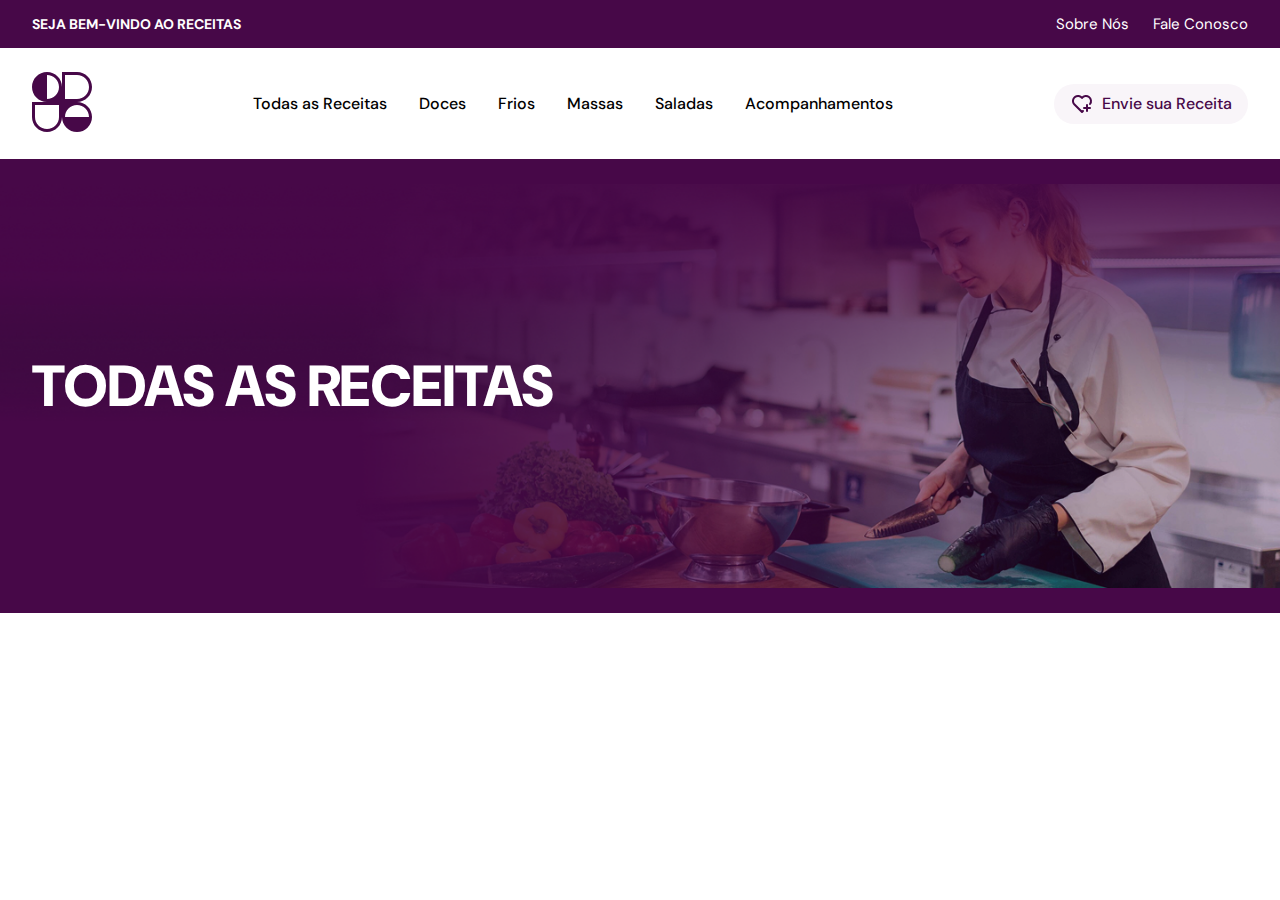
==== receitas/index.html @ 7f183d20 "first commit" ====
<!DOCTYPE html>
<html lang="en">
  <head>
    <meta charset="UTF-8" />
    <meta name="viewport" content="width=device-width, initial-scale=1.0" />
    <title>Todas as Receitas</title>
    <link rel="stylesheet" href="../assets/css/reset.css" />
    <link rel="stylesheet" href="../assets/css/global.css" />
    <link rel="stylesheet" href="../assets/css/header.css" />
    <link rel="stylesheet" href="../assets/css/home.css" />
    <link rel="stylesheet" href="../assets/css/cards.css" />
    <link rel="stylesheet" href="../assets/css/todas_receitas.css">
    <link rel="stylesheet" href="assets/css/footer.css">
    <!-- <link rel="stylesheet" href="assets/css/style.css"> -->
    <link rel="preconnect" href="https://fonts.googleapis.com" />
    <link rel="preconnect" href="https://fonts.gstatic.com" crossorigin />
    <link
      href="https://fonts.googleapis.com/css2?family=DM+Sans:ital,opsz,wght@0,9..40,100..1000;1,9..40,100..1000&display=swap"
      rel="stylesheet"
    />
  </head>
  <body>
    <!-- .pre-header -->
    <div class="pre-header">
      <div class="pre-header__container">
        <p class="pre-header__bemvindo">Seja bem-vindo ao receitas</p>
        <nav class="pre-header__nav">
          <ul class="pre-header__menu">
            <li class="pre-header__menu-item"><a href="#0">Sobre Nós</a></li>
            <li class="pre-header__menu-item"><a href="#0">Fale Conosco</a></li>
          </ul>
        </nav>
      </div>
    </div>
    <!-- .header -->
    <header class="header">
      <div class="header__container">
        <a href="#0" class="header__logo">
          <svg
            width="60"
            height="60"
            viewBox="0 0 60 60"
            fill="none"
            xmlns="http://www.w3.org/2000/svg"
          >
            <g clip-path="url(#clip0_2073_142)">
              <path
                fill-rule="evenodd"
                clip-rule="evenodd"
                d="M15 0C23.2842 0 30 6.71572 30 15V0H45C53.2842 0 60 6.71572 60 15C60 23.2842 53.2842 30 45 30C53.2842 30 60 36.7158 60 45C60 49.1134 58.3442 52.8402 55.6628 55.5501L55.6066 55.6066L55.5568 55.6562C52.8463 58.3414 49.1169 60 45 60C40.9112 60 37.2043 58.3639 34.4985 55.7107C34.4634 55.6763 34.4283 55.6414 34.3933 55.6066C34.3605 55.5738 34.3278 55.5408 34.2952 55.5077C31.6386 52.8013 30 49.092 30 45C30 53.2842 23.2842 60 15 60C6.71572 60 0 53.2842 0 45V30H15C6.71572 30 0 23.2842 0 15C0 6.71572 6.71572 0 15 0ZM27 15C27 21.6275 21.6275 27 15 27V3C21.6275 3 27 8.37258 27 15ZM57 45C57 38.3726 51.6274 33 45 33C38.3726 33 33 38.3726 33 45H57ZM3 33V45C3 51.6274 8.37258 57 15 57C21.6275 57 27 51.6274 27 45V33H3ZM33 27V3H45C51.6274 3 57 8.37258 57 15C57 21.6275 51.6274 27 45 27H33Z"
                fill="#470848"
              />
            </g>
            <defs>
              <clipPath id="clip0_2073_142">
                <rect width="60" height="60" fill="white" />
              </clipPath>
            </defs>
          </svg>
        </a>
        <nav class="header__nav">
          <ul class="header__menu">
            <li class="header__menu-item">
              <a href="#0">Todas as Receitas</a>
            </li>
            <li class="header__menu-item"><a href="#0">Doces</a></li>
            <li class="header__menu-item"><a href="#0">Frios</a></li>
            <li class="header__menu-item"><a href="#0">Massas</a></li>
            <li class="header__menu-item"><a href="#0">Saladas</a></li>
            <li class="header__menu-item"><a href="#0">Acompanhamentos</a></li>
          </ul>
        </nav>
        <a href="#0" class="header__btn">
          <svg
            width="24"
            height="24"
            viewBox="0 0 24 24"
            fill="none"
            xmlns="http://www.w3.org/2000/svg"
          >
            <g clip-path="url(#clip0_2073_153)">
              <path
                d="M13.0001 19.0002L12.0001 20.0002L4.50006 12.5722C4.00536 12.0908 3.6157 11.5122 3.3556 10.8728C3.09551 10.2334 2.97062 9.54713 2.98879 8.85711C3.00697 8.16709 3.16782 7.48831 3.46121 6.86351C3.75461 6.23871 4.17419 5.68143 4.69354 5.22676C5.21289 4.77208 5.82076 4.42987 6.47887 4.22166C7.13697 4.01345 7.83106 3.94376 8.51743 4.01698C9.20379 4.0902 9.86756 4.30473 10.4669 4.64708C11.0663 4.98943 11.5883 5.45218 12.0001 6.00618C12.7952 4.94491 13.9793 4.24298 15.292 4.05478C16.6046 3.86659 17.9383 4.20756 18.9996 5.00268C20.0608 5.7978 20.7628 6.98193 20.951 8.29459C21.1391 9.60726 20.7982 10.9409 20.0031 12.0022"
                stroke="#470848"
                stroke-width="2"
                stroke-linecap="round"
                stroke-linejoin="round"
              />
              <path
                d="M14 16H20"
                stroke="#470848"
                stroke-width="2"
                stroke-linecap="round"
                stroke-linejoin="round"
              />
              <path
                d="M17 13V19"
                stroke="#470848"
                stroke-width="2"
                stroke-linecap="round"
                stroke-linejoin="round"
              />
            </g>
            <defs>
              <clipPath id="clip0_2073_153">
                <rect width="24" height="24" fill="white" />
              </clipPath>
            </defs>
          </svg>
          Envie sua Receita
        </a>
      </div>
    </header>
      <!-- .banner-home -->
      <div class="banner-todasReceitas">
        <div class="banner-todasReceitas__container section-container">
          <h1 class="banner-todasReceitas__titulo">
            Todas as Receitas
          </h1>
        </div>
      </div>
  </body>
</html>
---- assets/css/global.css ----
/*
* Cores
*/
:root {
  --cor-preto: #000000;
  --cor-roxo-fundo: #F9F5F9;
  --cor-roxo-claro: #C086C1;
  --cor-roxo-medio: #7A297B;
  --cor-roxo-escuro: #470848;
  --cor-branco: #ffffff;

  --max-width-header: 1312px;
  --max-width-section: 1216px;
}

/**
 * Global
 */

body {
  font-family: "DM Sans", Arial, sans-serif;
}

a {
  text-decoration: none;
  color: inherit;
}

.titulo-secao {
  color: var(--cor-preto);
  font-size: 40px;
  font-weight: 900;
  line-height: 100%;
  letter-spacing: -0.8px;
  text-transform: uppercase;
}

.section-container {
  width: 100%;
  max-width: var(--max-width-section);
  margin: 0 auto;
  box-sizing: border-box;
}

.section-main {
  width: 100%;
  padding: 96px 32px 128px;
  box-sizing: border-box;
}

.section-main.section-main--lg {
  padding: 128px 0px 128px;
}

.bg-roxo-fundo {
  background-color: var(--cor-roxo-fundo);
}

.btn {
  display: flex;
  padding: 16px 32px;
  justify-content: center;
  align-items: center;
  gap: 16px;
  flex-shrink: 0;
  border-radius: 8px;
  font-size: 16px;
  font-weight: 700;
  line-height: 100%;
  text-transform: uppercase;
  transition: all .2s ease-in-out;
}

.btn--primary {
  background: var(--cor-roxo-medio);
  color: var(--cor-branco);
}

.btn--primary:hover {
  background: var(--cor-roxo-claro);
  color: var(--cor-preto);
}
---- assets/css/header.css ----
/**
 * Pré-Header & Header
 */

.pre-header {
  background-color: var(--cor-roxo-escuro);
  color: var(--cor-branco);
  padding: 16px 32px;
  box-sizing: border-box;
}

.pre-header__container {
  width: 100%;
  max-width: var(--max-width-header);
  margin: 0 auto;
  display: flex;
  justify-content: space-between;
  align-items: center;
}

.pre-header__bemvindo {
  font-size: 14px;
  font-weight: 700;
  text-transform: uppercase;
}

.pre-header__menu {
  list-style: none;
  display: flex;
  gap: 24px;
}

.pre-header__menu-item a {
  font-size: 15px;
  color: var(--cor-branco);
  text-decoration: none;
  transition: all .2s ease-in-out;
}

.pre-header__menu-item a:hover {
  color: var(--cor-roxo-claro);
}

.header {
  padding: 24px 32px;
  box-sizing: border-box;
  background-color: var(--cor-branco);

}

.header__container {
  width: 100%;
  max-width: var(--max-width-header);
  margin: 0 auto;
  display: flex;
  justify-content: space-between;
  align-items: center;
}

.header__menu {
  list-style: none;
  display: flex;
  gap: 32px;
}

.header__menu-item a {
  font-size: 16px;
  color: var(--cor-preto);
  text-decoration: none;
  font-weight: 500;
  transition: all .2s ease-in-out;
}

.header__menu-item a:hover {
  color: var(--cor-roxo-medio);
}

.header__btn {
  display: flex;
  justify-content: center;
  align-items: center;
  gap: 8px;
  border-radius: 50rem;
  background: var(--cor-roxo-fundo);
  padding: 8px 16px;
  color: var(--cor-roxo-escuro);
  font-weight: 500;
  text-decoration: none;
  transition: all .2s ease-in-out;
}

.header__btn:hover {
  background: var(--cor-roxo-claro);
}
---- assets/css/home.css ----
/**
 * Banner Home
 */

.banner-home {
  height: 776px;
  background-image: url("../img/banner-home.png");
  background-color: var(--cor-roxo-escuro);
  background-position: center right;
  background-size: contain;
  background-repeat: no-repeat;
  display: flex;
  align-items: center;
}

.banner-home__container {
  display: flex;
  flex-direction: column;
  align-items: flex-start;
  gap: 32px;
}

.banner-home__titulo {
  max-width: 465px;
  color: var(--cor-branco);
  font-size: 58px;
  font-weight: 900;
  line-height: 90%;
  letter-spacing: -1.16px;
  text-transform: uppercase;
}

.banner-home__titulo>strong {
  color: var(--cor-roxo-claro);
}

.banner-home__btn {
  display: flex;
  padding: 16px 32px;
  justify-content: center;
  align-items: center;
  gap: 16px;
  flex-shrink: 0;
  border-radius: 8px;
  background: var(--cor-roxo-medio);

  color: var(--cor-branco);
  font-size: 16px;
  font-weight: 700;
  line-height: 100%;
  text-transform: uppercase;
  transition: all .2s ease-in-out;
}

.banner-home__btn:hover {
  background: var(--cor-roxo-claro);
  color: var(--cor-preto);
}

/**
* Últimas Receitas & Mais Acessadas
*/
.ultimas-receitas__info,
.mais-acessadas__info {
  display: flex;
  justify-content: space-between;
  align-items: flex-end;
}
---- assets/css/cards.css ----
.container_cards {
  margin-top: 3rem;
  display: flex;
  justify-content: center;
  gap: 2.5rem;
}

.card {
  display: flex;
  flex-direction: column;
  gap: 1.1rem;
  width: 380px;
  height: 325px;
  background: #ffffff;
  -webkit-box-shadow: 0px 5px 12px 0px rgba(78, 79, 85, 0.15);
  -moz-box-shadow: 0px 5px 12px 0px rgba(78, 79, 85, 0.15);
  box-shadow: 0px 5px 12px 0px rgba(78, 79, 85, 0.15);
  border-radius: 8px;
  border-bottom: 5px solid #8f0877;
}

.card img {
  border-radius: 8px 8px 0 0;
  width: 100.5%;
  height: 200px;
  margin-left: -1px;
}

.categoria {
  background: #f4eced;
  width: fit-content;
  padding: 7px;
  color: #470848;
  padding: 0.7rem;
  border-radius: 50px;
  font-size: 12px;
  font-weight: bold;
  margin-left: 1rem;
}

.card h3 {
  color: #0f151f;
  font-weight: bolder;
  margin-left: 1rem;
}

.tela_houver {
  background: #470848;
  width: 380px;
  height: 325px;
  display: flex;
  flex-direction: column;
  justify-content: space-between;
  position: absolute;
  opacity: 0;
  cursor: pointer;
  border-radius: 8px;
  border-bottom: 5px solid #470848;
}

.tela_houver:hover {
  opacity: 1;
}

.tela_houver img {
  opacity: 0.5;
}

.card_hover_title {
  display: flex;
  flex-direction: column;
  gap: 1.1rem;
  padding-top: 1rem;
  opacity: 1;
  height: 79.5%;
}

.tela_houver .card_hover_title h3 {
  color: #ffffff;
}

.seta {
  position: absolute;
  background-color: #c086c1;
  z-index: 1;
  width: 45px;
  height: 45px;
  display: flex;
  justify-content: center;
  align-items: center;
  border-radius: 8px;
  right: 1rem;
  top: 1rem;
}

.seta img {
  width: 60%;
}
---- assets/css/todas_receitas.css ----
.banner-todasReceitas {
  height: 454px;
  background-image: url("../img/todas.png");
  background-color: var(--cor-roxo-escuro);
  background-position: center right;
  background-size: contain;
  background-repeat: no-repeat;
  display: flex;
  align-items: center;
}

.banner-todasReceitas__container {
  display: flex;
  flex-direction: column;
  align-items: flex-start;
  gap: 32px;
}

.banner-todasReceitas__titulo {
  max-width: 784px;
  color: var(--cor-branco);
  font-size: 58px;
  font-weight: 900;
  line-height: 90%;
  letter-spacing: -1.16px;
  text-transform: uppercase;
}
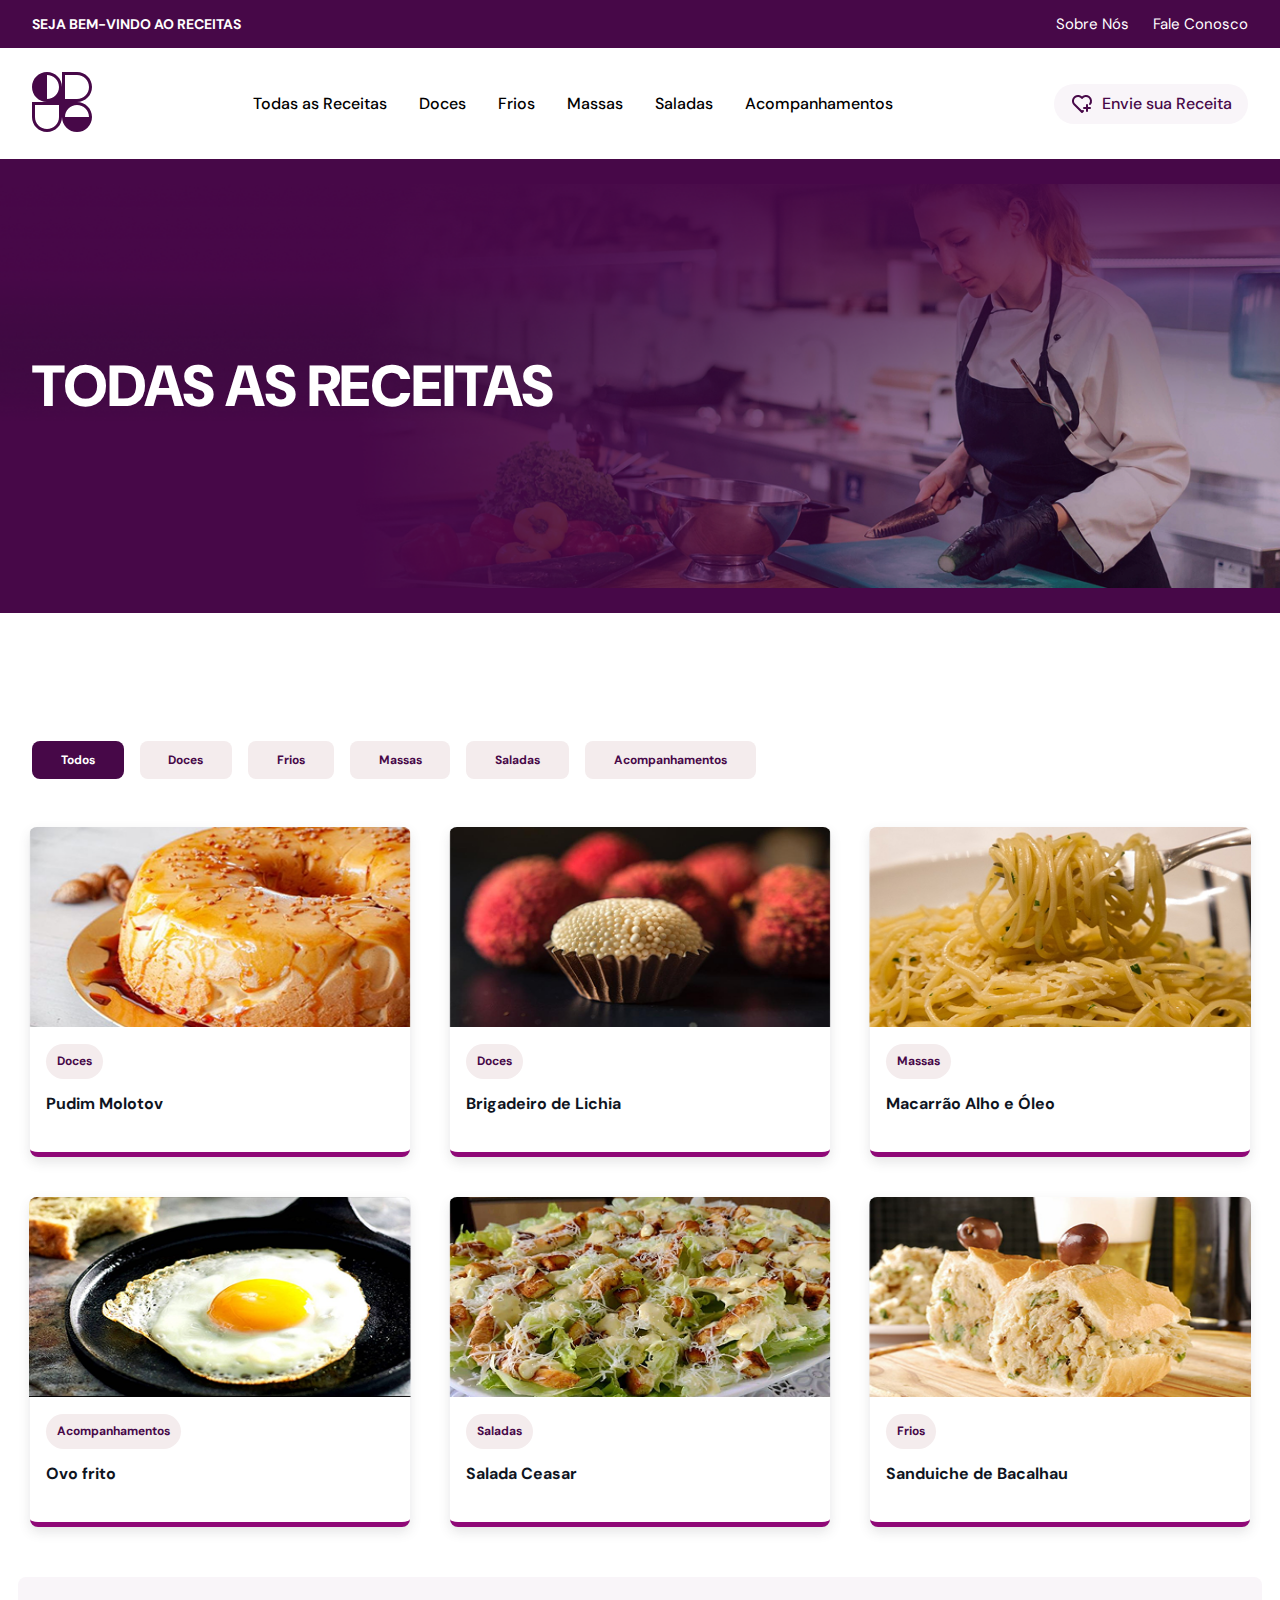
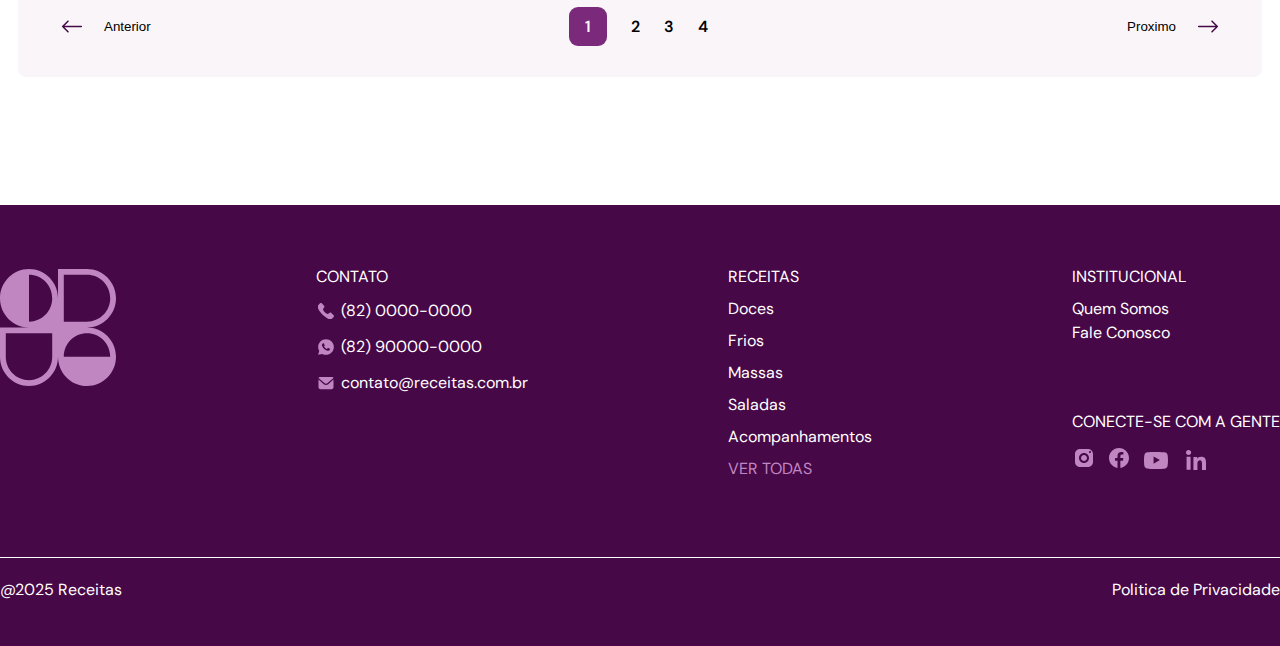
==== commit 5bea19da: "add page todas as receitas" ====
--- a/receitas/index.html
+++ b/receitas/index.html
@@ -9,8 +9,9 @@
     <link rel="stylesheet" href="../assets/css/header.css" />
     <link rel="stylesheet" href="../assets/css/home.css" />
     <link rel="stylesheet" href="../assets/css/cards.css" />
-    <link rel="stylesheet" href="../assets/css/todas_receitas.css">
-    <link rel="stylesheet" href="assets/css/footer.css">
+    <link rel="stylesheet" href="../assets/css/todas_receitas.css" />
+    <link rel="stylesheet" href="../assets/css/footer.css" />
+    <link rel="stylesheet" href="../assets/css/paginacao.css">
     <!-- <link rel="stylesheet" href="assets/css/style.css"> -->
     <link rel="preconnect" href="https://fonts.googleapis.com" />
     <link rel="preconnect" href="https://fonts.gstatic.com" crossorigin />
@@ -35,7 +36,7 @@
     <!-- .header -->
     <header class="header">
       <div class="header__container">
-        <a href="#0" class="header__logo">
+        <a href="../index.html" class="header__logo">
           <svg
             width="60"
             height="60"
@@ -111,13 +112,350 @@
         </a>
       </div>
     </header>
-      <!-- .banner-home -->
-      <div class="banner-todasReceitas">
-        <div class="banner-todasReceitas__container section-container">
-          <h1 class="banner-todasReceitas__titulo">
-            Todas as Receitas
-          </h1>
+    <!-- banner -->
+    <div class="banner-todasReceitas">
+      <div class="banner-todasReceitas__container section-container">
+        <h1 class="banner-todasReceitas__titulo">Todas as Receitas</h1>
+      </div>
+    </div>
+
+    <!-- MAIN -->
+    <main id="main_todasReceitas">
+
+      <div class="ultimas-receitas section-main section-main--lg">
+       
+       
+        <div class="section-container">
+          <div class="TodasReceitas__info">
+
+            <ul>
+              <li><a href="#">Todos</a></li>
+              <li><a href="#">Doces</a></li>
+              <li><a href="#">Frios</a></li>
+              <li><a href="#">Massas</a></li>
+              <li><a href="#">Saladas</a></li>
+              <li><a href="#">Acompanhamentos</a></li>
+            </ul>
+
+          </div>
         </div>
-      </div>
+
+        <!-- CARDS -->
+        <div class="container_cards_todasReceitas">
+
+          <div class="card">
+            <img src="../assets/img/pudim.png" alt="foto do Pudim" />
+            <span class="categoria">Doces</span>
+            <h3>Pudim Molotov</h3>
+
+            <div class="tela_houver">
+              <a href="" class="seta"
+                ><img src="../assets/img/seta-diagonal.svg" alt="seta"
+              /></a>
+              <img src="../assets/img/pudim.png" alt="foto do Pudim" />
+              <div class="card_hover_title">
+                <span class="categoria">Doces</span>
+                <h3>Pudim Molotov</h3>
+              </div>
+            </div>
+          </div>
+
+          <div class="card">
+            <img src="../assets/img/brigadeiro.png" alt="foto do brigadeiro" />
+            <span class="categoria">Doces</span>
+            <h3>Brigadeiro de Lichia</h3>
+
+            <div class="tela_houver">
+              <a href="" class="seta"
+                ><img src="../assets/img/seta-diagonal.svg" alt="seta"
+              /></a>
+              <img src="../assets/img/brigadeiro.png" alt="foto do brigadeiro" />
+              <div class="card_hover_title">
+                <span class="categoria">Doces</span>
+                <h3>Brigadeiro de Lichia</h3>
+              </div>
+            </div>
+          </div>
+
+          <div class="card">
+            <img src="../assets/img/macarrao.png" alt="foto do Macarrão" />
+            <span class="categoria">Massas</span>
+            <h3>Macarrão Alho e Óleo</h3>
+
+            <div class="tela_houver">
+              <a href="" class="seta"
+                ><img src="../assets/img/seta-diagonal.svg" alt="seta"
+              /></a>
+              <img src="../assets/img/macarrao.png" alt="foto do Macarrão" />
+              <div class="card_hover_title">
+                <span class="categoria">Massas</span>
+                <h3>Macarrão Alho e Óleo</h3>
+              </div>
+            </div>
+          </div>
+
+          <div class="card">
+            <img src="../assets/img/ovo.png" alt="foto do ovo frito" />
+            <span class="categoria">Acompanhamentos</span>
+            <h3>Ovo frito</h3>
+  
+            <div class="tela_houver">
+              <a href="" class="seta"
+                ><img src="../assets/img/seta-diagonal.svg" alt="seta"
+              /></a>
+              <img src="../assets/img/ovo.png" alt="foto do ovo frito" />
+              <div class="card_hover_title">
+                <span class="categoria">Acompanhamentos</span>
+                <h3>Pudim Molotov</h3>
+              </div>
+            </div>
+          </div>
+  
+          <div class="card">
+            <img src="../assets/img/salada.png" alt="foto do salada" />
+            <span class="categoria">Saladas</span>
+            <h3>Salada Ceasar</h3>
+  
+            <div class="tela_houver">
+              <a href="" class="seta"
+                ><img src="../assets/img/seta-diagonal.svg" alt="seta"
+              /></a>
+              <img src="../assets/img/salada.png" alt="foto da salada" />
+              <div class="card_hover_title">
+                <span class="categoria">Saladas</span>
+                <h3>Salada Ceasar</h3>
+              </div>
+            </div>
+          </div>
+  
+          <div class="card">
+            <img src="../assets/img/sanduiche.png" alt="foto do sanduiche" />
+            <span class="categoria">Frios</span>
+            <h3>Sanduiche de Bacalhau</h3>
+  
+            <div class="tela_houver">
+              <a href="" class="seta"
+                ><img src="../assets/img/seta-diagonal.svg" alt="seta"
+              /></a>
+              <img src="../assets/img/sanduiche.png" alt="foto do sanduiche" />
+              <div class="card_hover_title">
+                <span class="categoria">Frios</span>
+                <h3>Sanduiche de Bacalhau</h3>
+              </div>
+            </div>
+
+        </div>
+
+      </div>
+
+      <!-- CARDS -->
+       <div class="container_paginacao">
+        <button>
+          <svg width="32" height="33" viewBox="0 0 32 33" fill="none" xmlns="http://www.w3.org/2000/svg">
+            <path d="M25.332 16.5003H6.66536M6.66536 16.5003L11.9987 21.8337M6.66536 16.5003L11.9987 11.167" stroke="#470848" stroke-width="1.5" stroke-linecap="round" stroke-linejoin="round"/>
+            </svg>
+            
+          Anterior
+        </button>
+        <ul>
+          <li>1</li>
+          <li>2</li>
+          <li>3</li>
+          <li>4</li>
+        </ul>
+        <button>
+          Proximo
+          <svg width="32" height="33" viewBox="0 0 32 33" fill="none" xmlns="http://www.w3.org/2000/svg">
+            <path d="M6.66797 16.4997L25.3346 16.4997M25.3346 16.4997L20.0013 11.1663M25.3346 16.4997L20.0013 21.833" stroke="#470848" stroke-width="1.5" stroke-linecap="round" stroke-linejoin="round"/>
+            </svg>
+            
+        </button>
+       </div>
+
+    </main>
+
+    <!-- Footer -->
+    <footer>
+      <div class="container_footer">
+        <a href="../index.html" class="footer__logo">
+          <svg
+            width="116"
+            height="117"
+            viewBox="0 0 116 117"
+            fill="none"
+            xmlns="http://www.w3.org/2000/svg"
+          >
+            <g clip-path="url(#clip0_2206_217)">
+              <path
+                fill-rule="evenodd"
+                clip-rule="evenodd"
+                d="M29 0C45.0161 0 58 13.0957 58 29.25V0H87C103.016 0 116 13.0957 116 29.25C116 45.4042 103.016 58.5 87 58.5C103.016 58.5 116 71.5958 116 87.75C116 95.7712 112.799 103.038 107.615 108.323L107.506 108.433L107.41 108.529C102.17 113.766 94.9593 117 87 117C79.0949 117 71.9284 113.81 66.6971 108.636C66.6292 108.569 66.5614 108.501 66.4938 108.433C66.4303 108.369 66.3671 108.305 66.3042 108.24C61.168 102.963 58 95.7294 58 87.75C58 103.904 45.0161 117 29 117C12.9837 117 0 103.904 0 87.75V58.5H29C12.9837 58.5 0 45.4042 0 29.25C0 13.0957 12.9837 0 29 0ZM52.2 29.25C52.2 42.1735 41.8131 52.65 29 52.65V5.85C41.8131 5.85 52.2 16.3265 52.2 29.25ZM110.2 87.75C110.2 74.8265 99.8131 64.35 87 64.35C74.1869 64.35 63.8 74.8265 63.8 87.75H110.2ZM5.8 64.35V87.75C5.8 100.674 16.187 111.15 29 111.15C41.8131 111.15 52.2 100.674 52.2 87.75V64.35H5.8ZM63.8 52.65V5.85H87C99.8131 5.85 110.2 16.3265 110.2 29.25C110.2 42.1735 99.8131 52.65 87 52.65H63.8Z"
+                fill="#C086C1"
+              />
+            </g>
+            <defs>
+              <clipPath id="clip0_2206_217">
+                <rect width="116" height="117" fill="white" />
+              </clipPath>
+            </defs>
+          </svg>
+        </a>
+
+        <div class="contato_footer">
+          <h4>Contato</h4>
+          <ul>
+            <li>
+              <svg
+                width="20"
+                height="20"
+                viewBox="0 0 20 20"
+                fill="none"
+                xmlns="http://www.w3.org/2000/svg"
+              >
+                <path
+                  d="M6.39763 13.6024C3.59884 10.8036 2.38337 8.23764 2.07944 7.52471C2.02444 7.39568 2 7.25748 2 7.11721V4.9102C2 4.59575 2.12491 4.29417 2.34726 4.07182L4.07183 2.34726C4.53484 1.88425 5.28555 1.88425 5.74857 2.34726L8.10316 4.70185C8.50279 5.10149 8.56479 5.72765 8.25129 6.1979L7.23199 7.72686C6.99598 8.08087 6.96695 8.53393 7.17502 8.90506C7.5406 9.5571 8.16553 10.5846 8.79046 11.2095C9.41538 11.8345 10.4429 12.4594 11.0949 12.825C11.4661 13.0331 11.9191 13.004 12.2731 12.768L13.8021 11.7487C14.2724 11.4352 14.8985 11.4972 15.2981 11.8968L17.6527 14.2514C18.1158 14.7145 18.1158 15.4652 17.6527 15.9282L15.9282 17.6527C15.7058 17.8751 15.4043 18 15.0898 18H12.8828C12.7425 18 12.6043 17.9756 12.4753 17.9206C11.7624 17.6166 9.19642 16.4012 6.39763 13.6024Z"
+                  fill="#C086C1"
+                />
+              </svg>
+              <p>(82) 0000-0000</p>
+            </li>
+            <li>
+              <svg
+                width="20"
+                height="20"
+                viewBox="0 0 20 20"
+                fill="none"
+                xmlns="http://www.w3.org/2000/svg"
+              >
+                <path
+                  d="M15.5609 4.44315C14.079 2.96051 12.1083 2.14336 10.0088 2.14258C5.6824 2.14258 2.16144 5.66179 2.15986 9.98794C2.15908 11.3708 2.52053 12.7206 3.20727 13.9102L2.14258 17.8569L6.25443 16.8849C7.40084 17.5104 8.69105 17.8396 10.0048 17.8404H10.008C14.3335 17.8404 17.8545 14.3204 17.8569 9.99501C17.8584 7.89794 17.0428 5.92658 15.5609 4.44315ZM13.8487 12.7922C13.6853 13.2502 12.8846 13.6918 12.5247 13.724C12.1649 13.757 11.8278 13.8866 10.1714 13.2337C8.17795 12.448 6.91917 10.4044 6.82174 10.2739C6.72352 10.1427 6.02106 9.21086 6.02106 8.24601C6.02106 7.28115 6.52787 6.80658 6.70781 6.61094C6.88774 6.41451 7.0999 6.36579 7.23112 6.36579C7.36155 6.36579 7.49277 6.36579 7.60671 6.37051C7.74657 6.37601 7.90136 6.38308 8.0483 6.70915C8.22274 7.09729 8.60383 8.06686 8.65254 8.16508C8.70126 8.26329 8.73426 8.37801 8.66905 8.50844C8.60383 8.63886 8.57083 8.72058 8.47339 8.83529C8.37517 8.95001 8.26753 9.09065 8.17952 9.17865C8.0813 9.27608 7.97915 9.38294 8.09309 9.57858C8.20781 9.77501 8.60069 10.4169 9.18371 10.9363C9.93332 11.6042 10.5643 11.8108 10.7607 11.9098C10.9572 12.008 11.0711 11.9915 11.1858 11.8603C11.3005 11.7299 11.6761 11.2883 11.8066 11.0919C11.937 10.8954 12.0682 10.9284 12.2482 10.9937C12.4281 11.0589 13.3922 11.5334 13.5879 11.6316C13.7843 11.7299 13.9147 11.7786 13.9635 11.8603C14.0122 11.9412 14.0122 12.3341 13.8487 12.7922Z"
+                  fill="#C086C1"
+                />
+              </svg>
+              <p>(82) 90000-0000</p>
+            </li>
+            <li>
+              <svg
+                width="20"
+                height="20"
+                viewBox="0 0 20 20"
+                fill="none"
+                xmlns="http://www.w3.org/2000/svg"
+              >
+                <path
+                  d="M8.6491 10.284C9.00788 10.589 9.49362 10.7603 10 10.7603C10.5064 10.7603 10.9921 10.589 11.3509 10.284L17.5 5.03505C17.3584 4.73292 17.1142 4.47387 16.7987 4.29124C16.4831 4.1086 16.1108 4.01074 15.7296 4.01025H4.27044C3.8892 4.01074 3.51686 4.1086 3.20135 4.29124C2.88583 4.47387 2.64156 4.73292 2.5 5.03505L8.6491 10.284Z"
+                  fill="#C086C1"
+                />
+                <path
+                  d="M12.21 11.2462C11.6234 11.7582 10.8286 12.0457 10 12.0457C9.17141 12.0457 8.37664 11.7582 7.79 11.2462L2.5 6.61963V14.3149C2.5 15.3505 3.33947 16.1899 4.375 16.1899H15.625C16.6605 16.1899 17.5 15.3505 17.5 14.3149V6.61963L12.21 11.2462Z"
+                  fill="#C086C1"
+                />
+              </svg>
+              <p>contato@receitas.com.br</p>
+            </li>
+          </ul>
+        </div>
+
+        <div class="receitas_footer">
+          <h4>Receitas</h4>
+          <ul>
+            <li><a href="#">Doces</a></li>
+            <li><a href="#">Frios</a></li>
+            <li><a href="#">Massas</a></li>
+            <li><a href="#">Saladas</a></li>
+            <li><a href="#">Acompanhamentos</a></li>
+            <li><a href="../receitas/index.html">Ver Todas</a></li>
+          </ul>
+        </div>
+
+        <div class="institucional-ConecteSe">
+          <div class="institucional">
+            <h4>Institucional</h4>
+            <ul>
+              <li><a href="#">Quem Somos</a></li>
+              <li><a href="#">Fale Conosco</a></li>
+            </ul>
+          </div>
+
+          <div class="ConecteSe">
+            <h4>Conecte-se com a gente</h4>
+            <ul>
+              <li>
+                <a href="#"
+                  ><svg
+                    width="24"
+                    height="24"
+                    viewBox="0 0 24 24"
+                    fill="none"
+                    xmlns="http://www.w3.org/2000/svg"
+                  >
+                    <path
+                      d="M8 3C5.239 3 3 5.239 3 8V16C3 18.761 5.239 21 8 21H16C18.761 21 21 18.761 21 16V8C21 5.239 18.761 3 16 3H8ZM18 5C18.552 5 19 5.448 19 6C19 6.552 18.552 7 18 7C17.448 7 17 6.552 17 6C17 5.448 17.448 5 18 5ZM12 7C14.761 7 17 9.239 17 12C17 14.761 14.761 17 12 17C9.239 17 7 14.761 7 12C7 9.239 9.239 7 12 7ZM12 9C11.2044 9 10.4413 9.31607 9.87868 9.87868C9.31607 10.4413 9 11.2044 9 12C9 12.7956 9.31607 13.5587 9.87868 14.1213C10.4413 14.6839 11.2044 15 12 15C12.7956 15 13.5587 14.6839 14.1213 14.1213C14.6839 13.5587 15 12.7956 15 12C15 11.2044 14.6839 10.4413 14.1213 9.87868C13.5587 9.31607 12.7956 9 12 9Z"
+                      fill="#C086C1"
+                    />
+                  </svg>
+                </a>
+              </li>
+              <li>
+                <a href="#"
+                  ><svg
+                    width="24"
+                    height="24"
+                    viewBox="0 0 24 24"
+                    fill="none"
+                    xmlns="http://www.w3.org/2000/svg"
+                  >
+                    <path
+                      d="M12 2C6.477 2 2 6.477 2 12C2 17.013 5.693 21.153 10.505 21.876V14.65H8.031V12.021H10.505V10.272C10.505 7.376 11.916 6.105 14.323 6.105C15.476 6.105 16.085 6.19 16.374 6.229V8.523H14.732C13.71 8.523 13.353 9.492 13.353 10.584V12.021H16.348L15.942 14.65H13.354V21.897C18.235 21.236 22 17.062 22 12C22 6.477 17.523 2 12 2Z"
+                      fill="#C086C1"
+                    />
+                  </svg>
+                </a>
+              </li>
+              <li>
+                <a href="#"
+                  ><svg
+                    width="28"
+                    height="28"
+                    viewBox="0 0 28 28"
+                    fill="none"
+                    xmlns="http://www.w3.org/2000/svg"
+                  >
+                    <path
+                      fill-rule="evenodd"
+                      clip-rule="evenodd"
+                      d="M23.3904 6.52C24.4184 6.8 25.2289 7.62 25.5057 8.66C26.0197 10.56 25.9999 14.52 25.9999 14.52C25.9999 14.52 25.9999 18.46 25.5057 20.36C25.2289 21.4 24.4184 22.22 23.3904 22.5C21.5123 23 14 23 14 23C14 23 6.5074 23 4.60954 22.48C3.58154 22.2 2.771 21.38 2.49423 20.34C2 18.46 2 14.5 2 14.5C2 14.5 2 10.56 2.49423 8.66C2.771 7.62 3.60131 6.78 4.60954 6.5C6.48763 6 14 6 14 6C14 6 21.5123 6 23.3904 6.52ZM17.855 14.0953L11.6079 17.7353V10.4553L17.855 14.0953Z"
+                      fill="#C086C1"
+                    />
+                  </svg>
+                </a>
+              </li>
+              <li>
+                <a href="#"
+                  ><svg
+                    width="28"
+                    height="28"
+                    viewBox="0 0 28 28"
+                    fill="none"
+                    xmlns="http://www.w3.org/2000/svg"
+                  >
+                    <path
+                      fill-rule="evenodd"
+                      clip-rule="evenodd"
+                      d="M11.429 10.969H15.143V12.819C15.678 11.755 17.05 10.799 19.111 10.799C23.062 10.799 24 12.917 24 16.803V24H20V17.688C20 15.475 19.465 14.227 18.103 14.227C16.214 14.227 15.429 15.572 15.429 17.687V24H11.429V10.969ZM4.57 23.83H8.57V10.799H4.57V23.83ZM9.143 6.55C9.14315 6.88528 9.07666 7.21724 8.94739 7.52659C8.81812 7.83594 8.62865 8.11651 8.39 8.352C7.9064 8.83262 7.25181 9.10165 6.57 9.1C5.88939 9.09954 5.23631 8.8312 4.752 8.353C4.51421 8.11671 4.32539 7.83582 4.19634 7.52643C4.0673 7.21704 4.00058 6.88522 4 6.55C4 5.873 4.27 5.225 4.753 4.747C5.23689 4.26816 5.89024 3.9997 6.571 4C7.253 4 7.907 4.269 8.39 4.747C8.872 5.225 9.143 5.873 9.143 6.55Z"
+                      fill="#C086C1"
+                    />
+                  </svg>
+                </a>
+              </li>
+            </ul>
+          </div>
+        </div>
+      </div>
+      <div class="copyWrite">
+        <span>@2025 Receitas</span>
+        <span>Politica de Privacidade</span>
+      </div>
+    </footer>
   </body>
 </html>
--- a/assets/css/home.css
+++ b/assets/css/home.css
@@ -61,7 +61,7 @@
 * Últimas Receitas & Mais Acessadas
 */
 .ultimas-receitas__info,
-.mais-acessadas__info {
+.mais-acessadas__info,.TodasReceitas__info {
   display: flex;
   justify-content: space-between;
   align-items: flex-end;
--- a/assets/css/cards.css
+++ b/assets/css/cards.css
@@ -96,3 +96,14 @@
 .seta img {
   width: 60%;
 }
+
+
+.container_cards_todasReceitas{
+  margin: 0px auto;
+  width: 1280px;
+  margin-top: 3rem;
+  display: flex;
+  justify-content: center;
+  gap: 2.5rem;
+  flex-wrap: wrap;
+}--- a/assets/css/todas_receitas.css
+++ b/assets/css/todas_receitas.css
@@ -26,3 +26,22 @@
   text-transform: uppercase;
 }
 
+.TodasReceitas__info ul{
+  display: flex;
+  gap: 1rem;
+}
+
+.TodasReceitas__info ul li{
+  background: #f4eced;
+  color: #470848;
+  width: fit-content;
+  padding: 0.8rem 1.8rem;
+  border-radius: 8px;
+  font-size: 12px;
+  font-weight: bold;
+}
+
+.TodasReceitas__info ul li:nth-child(1){
+  background: #470848;
+  color: #ffffff;
+}--- a/assets/css/footer.css
+++ b/assets/css/footer.css
@@ -0,0 +1,82 @@
+footer{
+    background: var(--cor-roxo-escuro);
+    display: flex;
+    flex-direction: column;;
+    align-items: center;
+    padding: 48px 0px;
+    gap: 5rem;
+    color: #FFFFFF;
+    font-size: 16px;
+}
+
+
+footer h4{
+    text-transform: uppercase;
+}
+
+.container_footer{
+    display: flex;
+    justify-content: space-between;
+    margin-top: 1rem;
+    min-width: 1280px;
+
+}
+
+.contato_footer, .receitas_footer{
+    display: flex;
+    flex-direction: column;
+    gap: 1rem;
+}
+
+.contato_footer ul, .receitas_footer ul{
+    display: flex;
+    flex-direction: column;
+    gap: 1rem;
+}
+
+.contato_footer ul li{
+    display: flex;
+    align-items: center;
+    gap: 0.3rem;
+}
+
+.receitas_footer ul li:last-child a{
+   color: var(--cor-roxo-claro);
+   text-transform: uppercase;
+}
+
+
+
+.institucional-ConecteSe{
+    display: flex;
+    flex-direction: column;
+    justify-content: space-between;
+}
+
+.institucional, .ConecteSe{
+    display: flex;
+    flex-direction: column;
+    gap: 1rem;
+}
+
+.institucional ul{
+    display: flex;
+    flex-direction: column;
+    gap: 0.5rem;
+
+} 
+
+.ConecteSe ul{
+    display: flex;
+    gap: 0.7rem;
+
+}
+
+.copyWrite{
+    display: flex;
+    justify-content: space-between;
+    align-items: center;
+    border-top: 1px solid #FFFFFF;
+    padding-top: 1.5rem;
+    min-width: 1280px;
+}--- a/assets/css/paginacao.css
+++ b/assets/css/paginacao.css
@@ -0,0 +1,36 @@
+.container_paginacao{
+    background: #F9F5F9;
+    display: flex;
+    justify-content: space-between;
+    align-items: center;
+    height: 100px;
+    width: 1180px;
+    margin-top: 50px;
+    margin-inline: auto;
+    border-radius: 8px;
+    padding-inline: 2rem;
+
+}
+
+.container_paginacao button{
+    display: flex;
+    align-items: center;
+    gap: 1rem;
+    background: none;
+    border: none;
+}
+
+.container_paginacao ul{
+    display: flex;
+    align-items: center;
+    gap: 1.5rem;
+    font-weight: 600;
+}
+
+.container_paginacao ul li:nth-child(1){
+    background: #7A297B;
+    color: #F9F5F9;
+    padding: 0.7rem 1rem;
+    border-radius: 9px;
+  
+}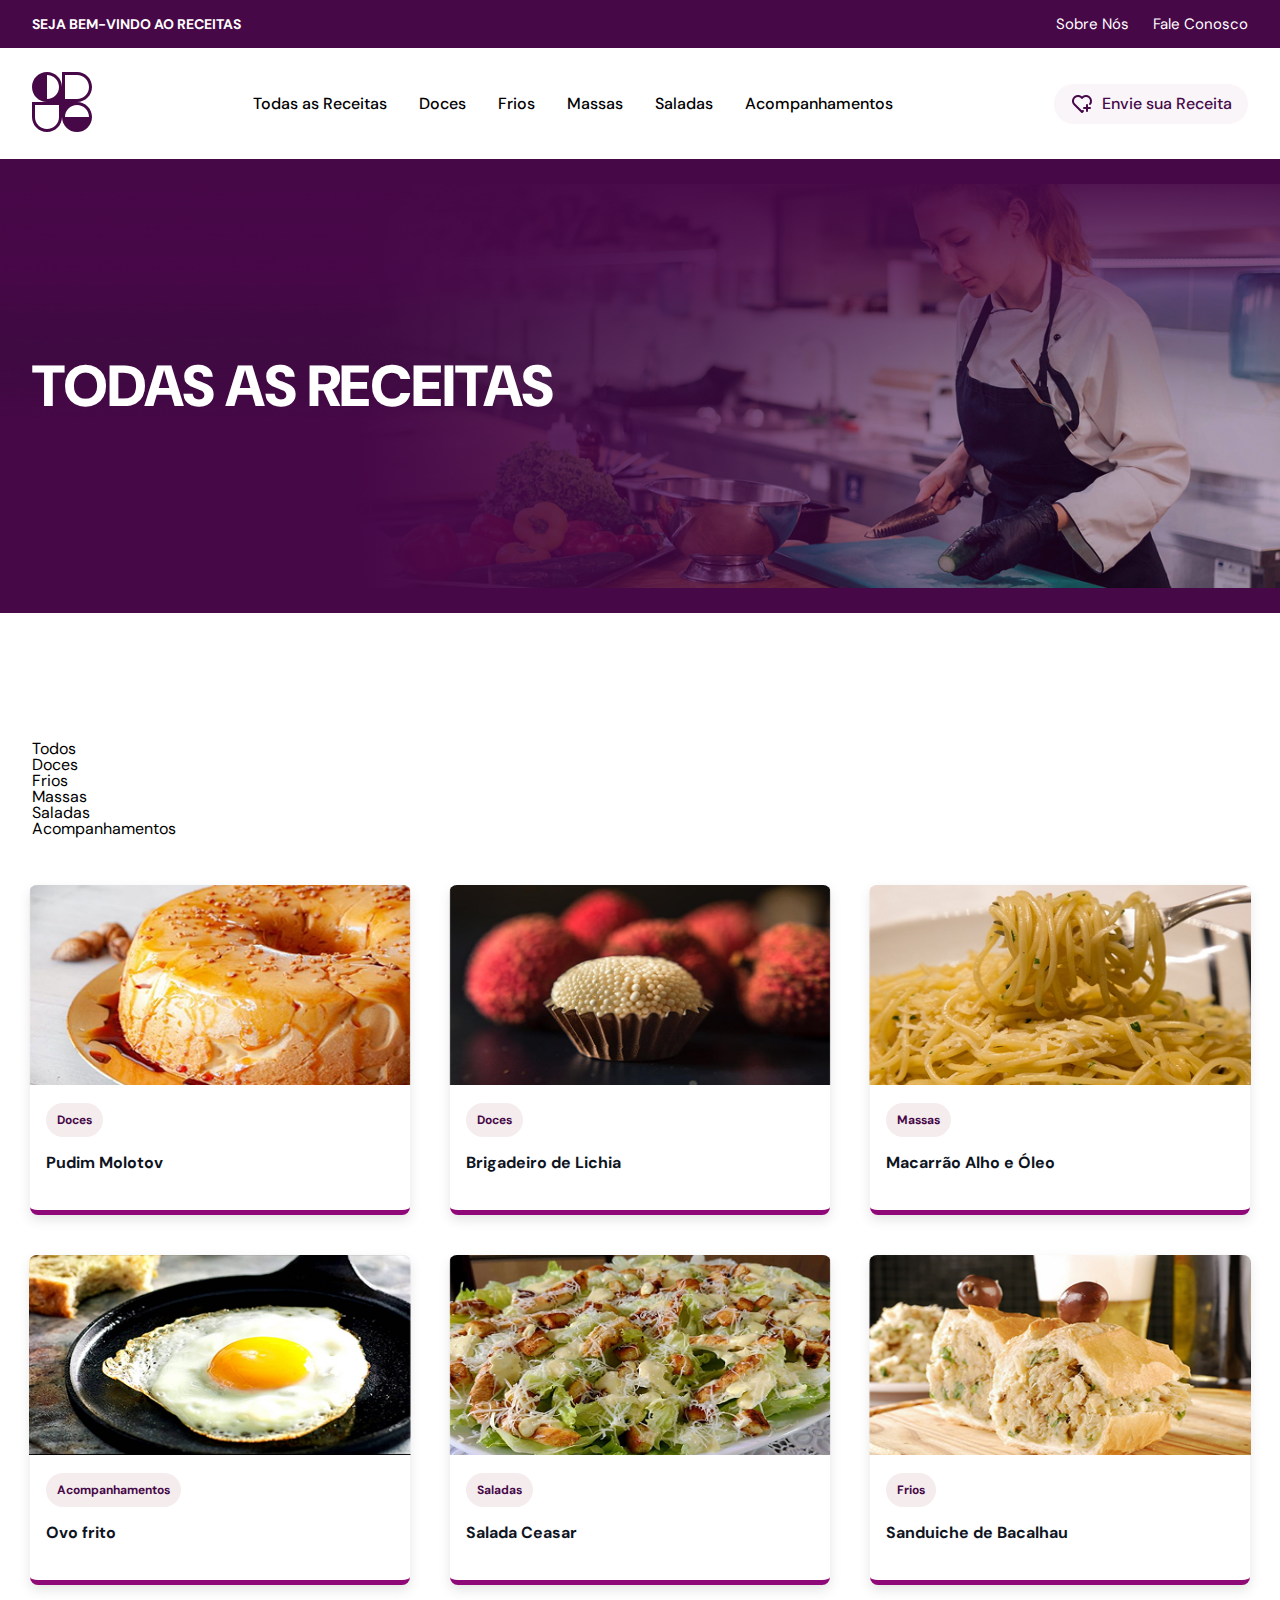
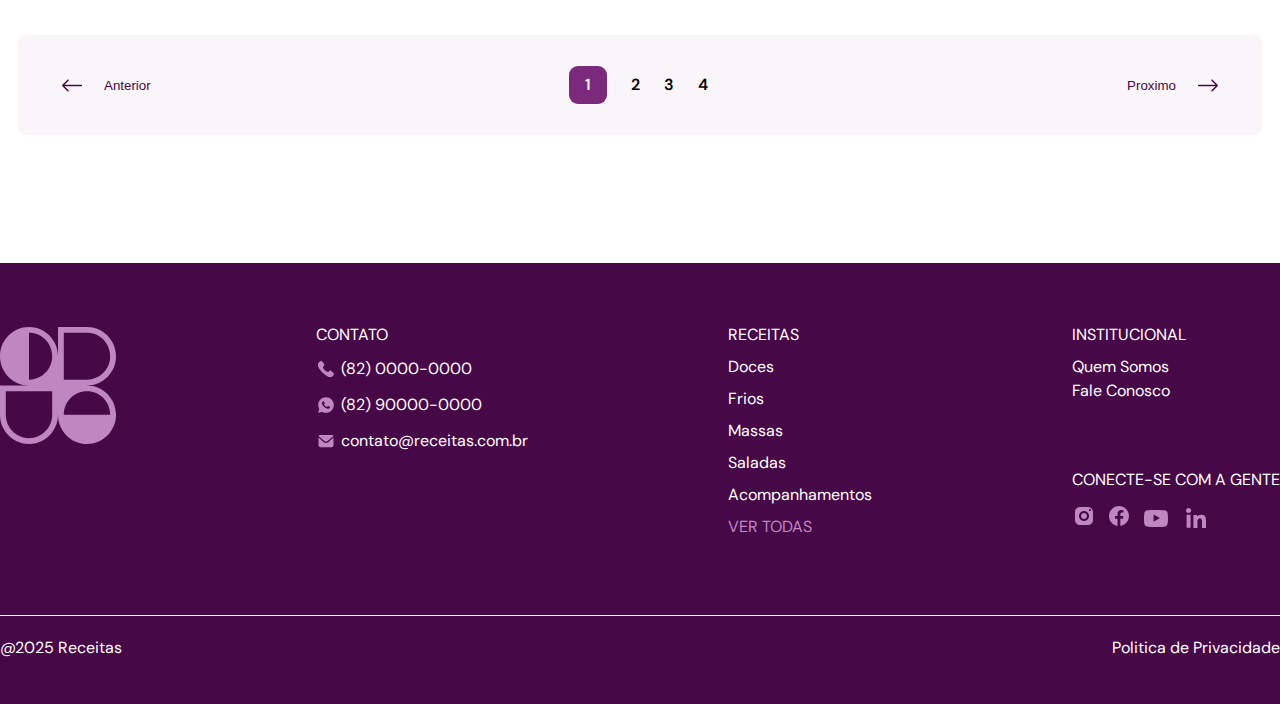
==== commit e2a52503: "add page doce" ====
--- a/receitas/index.html
+++ b/receitas/index.html
@@ -7,7 +7,6 @@
     <link rel="stylesheet" href="../assets/css/reset.css" />
     <link rel="stylesheet" href="../assets/css/global.css" />
     <link rel="stylesheet" href="../assets/css/header.css" />
-    <link rel="stylesheet" href="../assets/css/home.css" />
     <link rel="stylesheet" href="../assets/css/cards.css" />
     <link rel="stylesheet" href="../assets/css/todas_receitas.css" />
     <link rel="stylesheet" href="../assets/css/footer.css" />
@@ -62,9 +61,9 @@
         <nav class="header__nav">
           <ul class="header__menu">
             <li class="header__menu-item">
-              <a href="#0">Todas as Receitas</a>
+              <a href="../index.html">Todas as Receitas</a>
             </li>
-            <li class="header__menu-item"><a href="#0">Doces</a></li>
+            <li class="header__menu-item"><a href="./doces.html">Doces</a></li>
             <li class="header__menu-item"><a href="#0">Frios</a></li>
             <li class="header__menu-item"><a href="#0">Massas</a></li>
             <li class="header__menu-item"><a href="#0">Saladas</a></li>
@@ -126,11 +125,10 @@
        
        
         <div class="section-container">
-          <div class="TodasReceitas__info">
-
+          <div class="categorias_paginacao-todasAsReceitas">
             <ul>
-              <li><a href="#">Todos</a></li>
-              <li><a href="#">Doces</a></li>
+              <li><a href="./index.html">Todos</a></li>
+              <li><a href="./doces.html">Doces</a></li>
               <li><a href="#">Frios</a></li>
               <li><a href="#">Massas</a></li>
               <li><a href="#">Saladas</a></li>
--- a/assets/css/paginacao.css
+++ b/assets/css/paginacao.css
@@ -18,6 +18,8 @@
     gap: 1rem;
     background: none;
     border: none;
+    color: #470848;
+    font-weight: 500;
 }
 
 .container_paginacao ul{
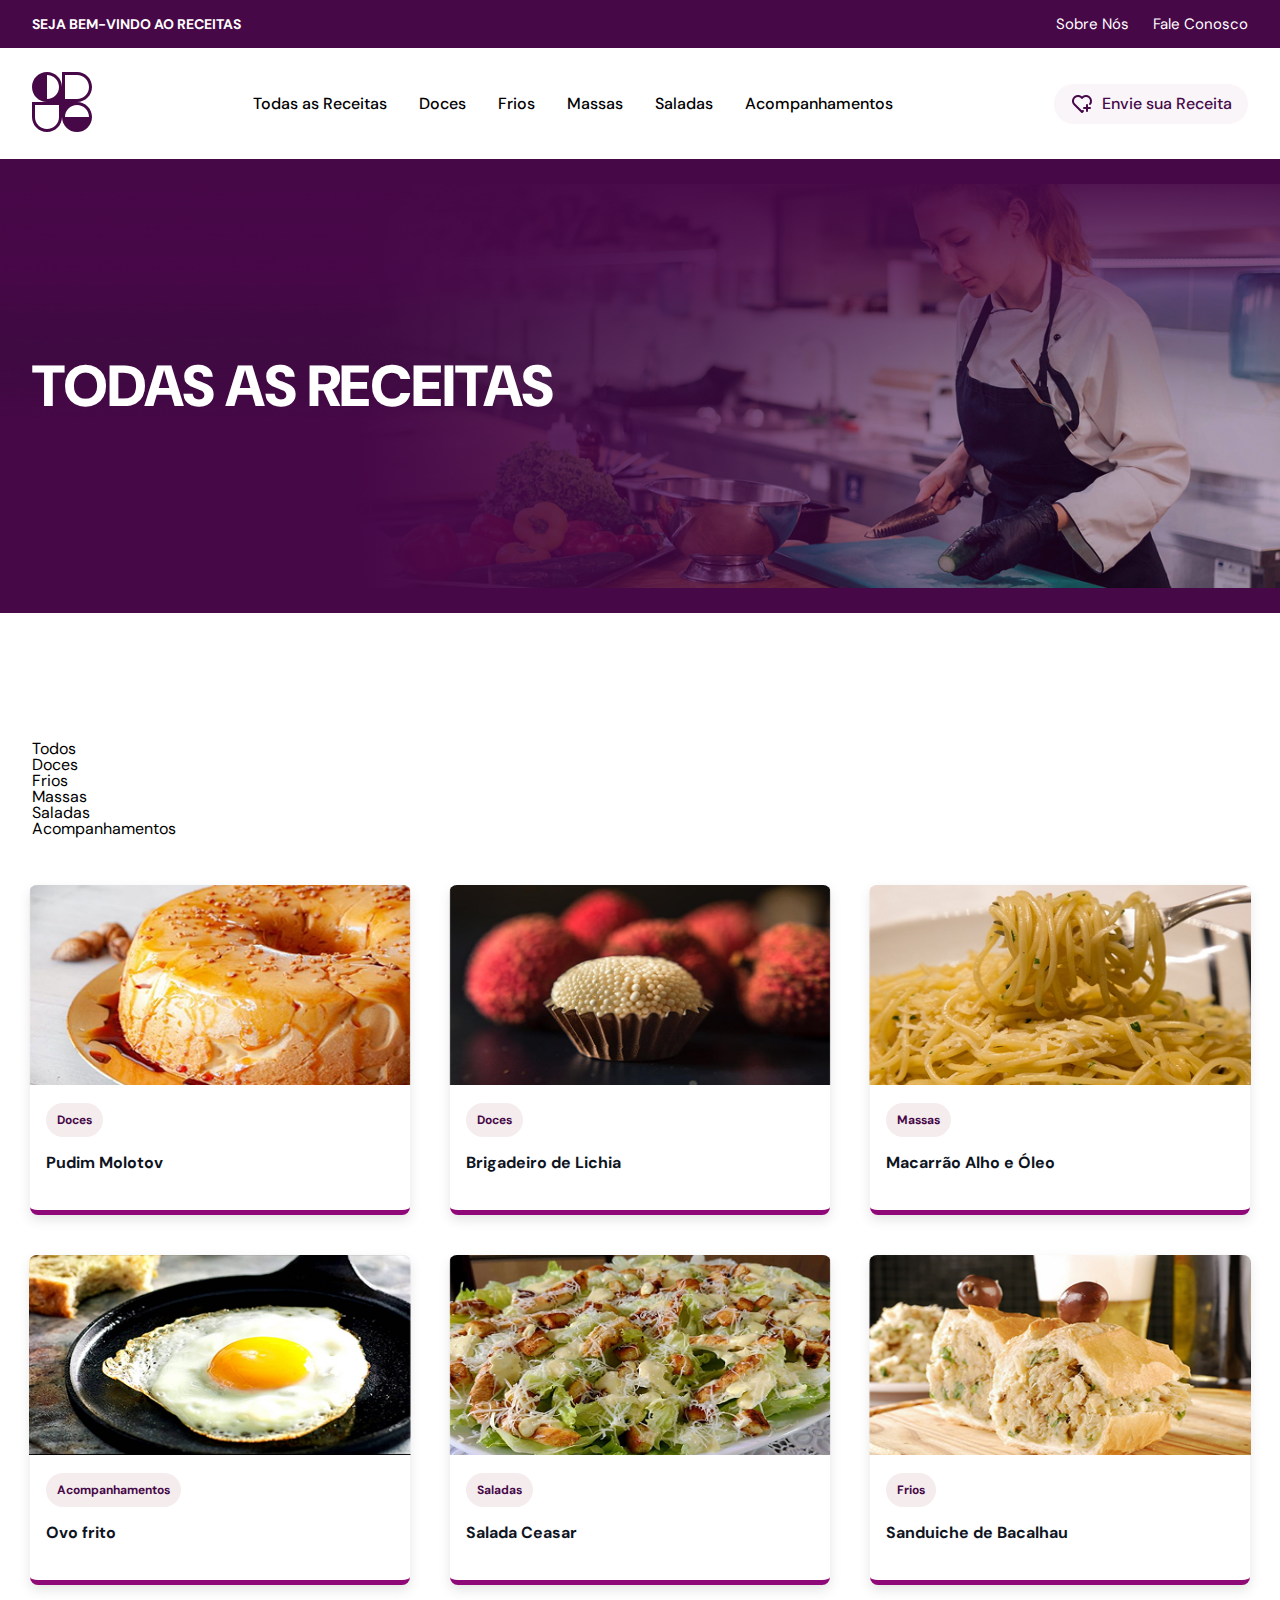
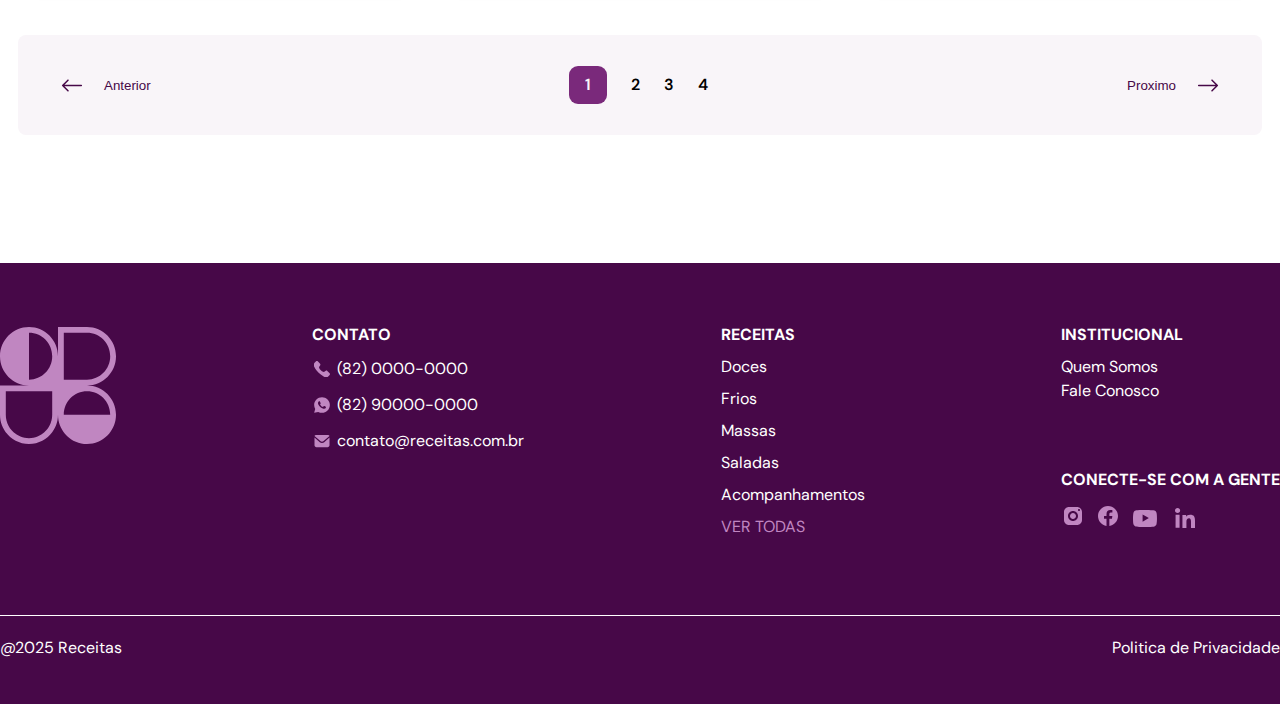
==== commit ae18e37b: "add receita pudim molotov" ====
--- a/receitas/index.html
+++ b/receitas/index.html
@@ -147,7 +147,7 @@
             <h3>Pudim Molotov</h3>
 
             <div class="tela_houver">
-              <a href="" class="seta"
+              <a href="../receita/pudim-molotov.html" class="seta"
                 ><img src="../assets/img/seta-diagonal.svg" alt="seta"
               /></a>
               <img src="../assets/img/pudim.png" alt="foto do Pudim" />
@@ -246,7 +246,7 @@
 
       </div>
 
-      <!-- CARDS -->
+      <!-- Paginação -->
        <div class="container_paginacao">
         <button>
           <svg width="32" height="33" viewBox="0 0 32 33" fill="none" xmlns="http://www.w3.org/2000/svg">
@@ -357,11 +357,11 @@
         <div class="receitas_footer">
           <h4>Receitas</h4>
           <ul>
-            <li><a href="#">Doces</a></li>
-            <li><a href="#">Frios</a></li>
-            <li><a href="#">Massas</a></li>
-            <li><a href="#">Saladas</a></li>
-            <li><a href="#">Acompanhamentos</a></li>
+            <li><a href="./doces.html">Doces</a></li>
+            <li><a href="./frios.html">Frios</a></li>
+            <li><a href="./massas.html">Massas</a></li>
+            <li><a href="./saladas.html">Saladas</a></li>
+            <li><a href="./acompanhamentos.html">Acompanhamentos</a></li>
             <li><a href="../receitas/index.html">Ver Todas</a></li>
           </ul>
         </div>
--- a/assets/css/footer.css
+++ b/assets/css/footer.css
@@ -11,6 +11,7 @@
 
 
 footer h4{
+    font-weight: bolder;
     text-transform: uppercase;
 }
 
